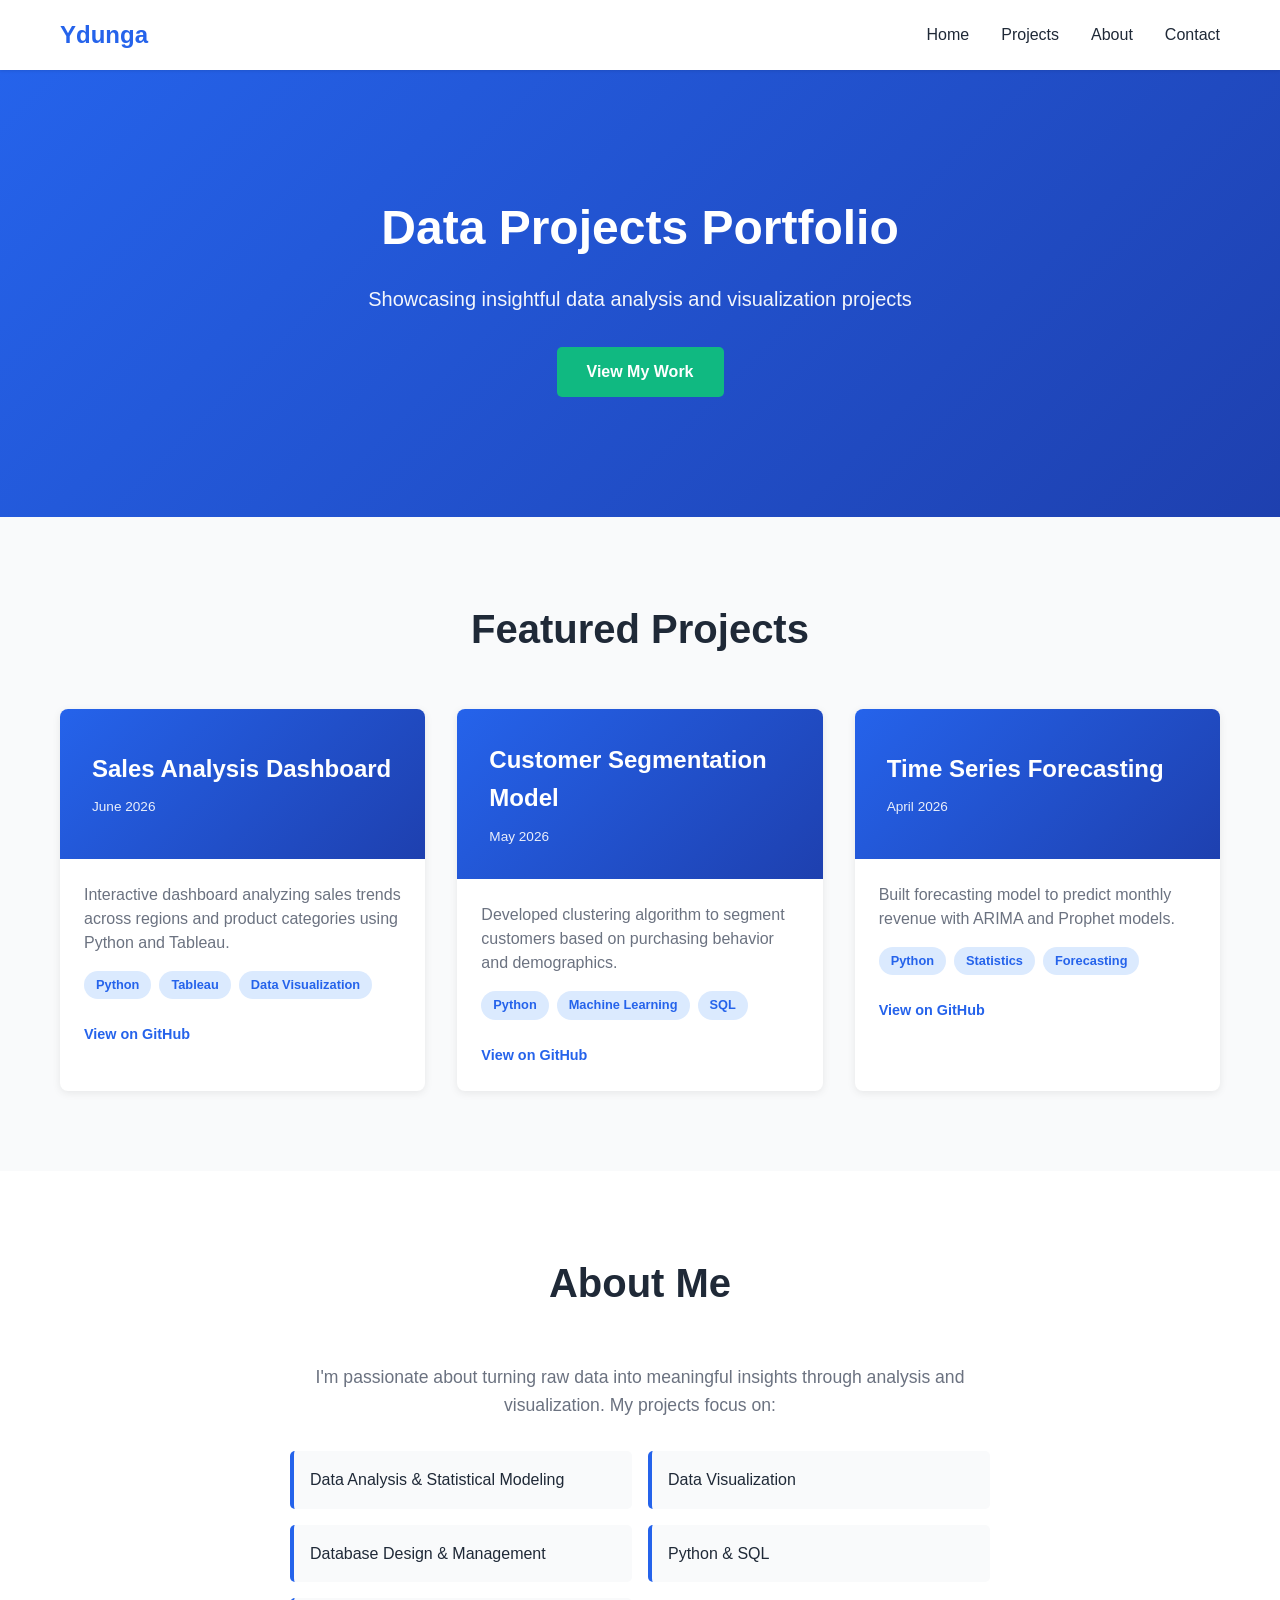
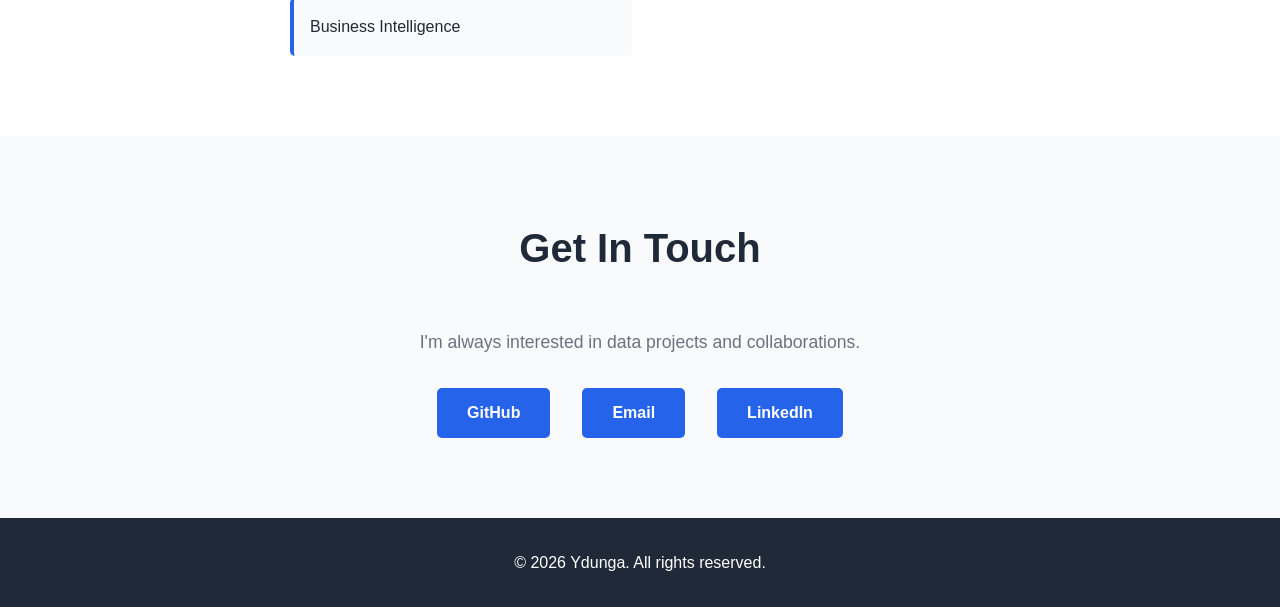
==== index.html @ 9bf991e4 "Add index.html, script.js, and README" ====
<!DOCTYPE html>
<html lang="en">
<head>
    <meta charset="UTF-8">
    <meta name="viewport" content="width=device-width, initial-scale=1.0">
    <title>Data Projects Portfolio | Ydunga</title>
    <link rel="stylesheet" href="styles.css">
</head>
<body>
    <nav class="navbar">
        <div class="container">
            <div class="logo">Ydunga</div>
            <ul class="nav-links">
                <li><a href="#home">Home</a></li>
                <li><a href="#projects">Projects</a></li>
                <li><a href="#about">About</a></li>
                <li><a href="#contact">Contact</a></li>
            </ul>
        </div>
    </nav>

    <section id="home" class="hero">
        <div class="container">
            <div class="hero-content">
                <h1>Data Projects Portfolio</h1>
                <p>Showcasing insightful data analysis and visualization projects</p>
                <a href="#projects" class="cta-button">View My Work</a>
            </div>
        </div>
    </section>

    <section id="projects" class="projects">
        <div class="container">
            <h2>Featured Projects</h2>
            <div class="projects-grid" id="projects-grid">
                <!-- Projects will be loaded here by JavaScript -->
                <div class="loading">Loading projects...</div>
            </div>
        </div>
    </section>

    <section id="about" class="about">
        <div class="container">
            <h2>About Me</h2>
            <div class="about-content">
                <p>I'm passionate about turning raw data into meaningful insights through analysis and visualization. My projects focus on:</p>
                <ul class="skills-list">
                    <li>Data Analysis & Statistical Modeling</li>
                    <li>Data Visualization</li>
                    <li>Database Design & Management</li>
                    <li>Python & SQL</li>
                    <li>Business Intelligence</li>
                </ul>
            </div>
        </div>
    </section>

    <section id="contact" class="contact">
        <div class="container">
            <h2>Get In Touch</h2>
            <div class="contact-content">
                <p>I'm always interested in data projects and collaborations.</p>
                <div class="contact-links">
                    <a href="https://github.com/ydunga" target="_blank" class="contact-link">GitHub</a>
                    <a href="mailto:your-email@example.com" class="contact-link">Email</a>
                    <a href="https://linkedin.com/in/ydunga" target="_blank" class="contact-link">LinkedIn</a>
                </div>
            </div>
        </div>
    </section>

    <footer>
        <div class="container">
            <p>&copy; 2026 Ydunga. All rights reserved.</p>
        </div>
    </footer>

    <script src="script.js"></script>
</body>
</html>
---- styles.css ----
* {
    margin: 0;
    padding: 0;
    box-sizing: border-box;
}

:root {
    --primary-color: #2563eb;
    --secondary-color: #1e40af;
    --text-color: #1f2937;
    --light-text: #6b7280;
    --bg-color: #f9fafb;
    --card-bg: #ffffff;
    --border-color: #e5e7eb;
    --accent-color: #10b981;
}

body {
    font-family: -apple-system, BlinkMacSystemFont, 'Segoe UI', Roboto, Oxygen, Ubuntu, Cantarell, sans-serif;
    line-height: 1.6;
    color: var(--text-color);
    background-color: var(--bg-color);
}

.container {
    max-width: 1200px;
    margin: 0 auto;
    padding: 0 20px;
}

/* Navbar */
.navbar {
    background-color: var(--card-bg);
    box-shadow: 0 1px 3px rgba(0, 0, 0, 0.1);
    position: sticky;
    top: 0;
    z-index: 100;
}

.navbar .container {
    display: flex;
    justify-content: space-between;
    align-items: center;
    padding: 1rem 20px;
}

.logo {
    font-size: 1.5rem;
    font-weight: 700;
    color: var(--primary-color);
}

.nav-links {
    display: flex;
    list-style: none;
    gap: 2rem;
}

.nav-links a {
    text-decoration: none;
    color: var(--text-color);
    transition: color 0.3s ease;
}

.nav-links a:hover {
    color: var(--primary-color);
}

/* Hero Section */
.hero {
    background: linear-gradient(135deg, var(--primary-color), var(--secondary-color));
    color: white;
    padding: 120px 20px;
    text-align: center;
}

.hero-content h1 {
    font-size: 3rem;
    margin-bottom: 1rem;
    font-weight: 800;
}

.hero-content p {
    font-size: 1.25rem;
    margin-bottom: 2rem;
    opacity: 0.95;
}

.cta-button {
    display: inline-block;
    background-color: var(--accent-color);
    color: white;
    padding: 12px 30px;
    border-radius: 5px;
    text-decoration: none;
    font-weight: 600;
    transition: background-color 0.3s ease, transform 0.2s ease;
}

.cta-button:hover {
    background-color: #059669;
    transform: translateY(-2px);
}

/* Projects Section */
.projects {
    padding: 80px 20px;
    background-color: var(--bg-color);
}

.projects h2,
.about h2,
.contact h2 {
    font-size: 2.5rem;
    margin-bottom: 3rem;
    text-align: center;
    color: var(--text-color);
}

.projects-grid {
    display: grid;
    grid-template-columns: repeat(auto-fill, minmax(320px, 1fr));
    gap: 2rem;
}

.project-card {
    background: var(--card-bg);
    border-radius: 8px;
    overflow: hidden;
    box-shadow: 0 2px 8px rgba(0, 0, 0, 0.08);
    transition: transform 0.3s ease, box-shadow 0.3s ease;
}

.project-card:hover {
    transform: translateY(-5px);
    box-shadow: 0 8px 16px rgba(0, 0, 0, 0.15);
}

.project-header {
    background: linear-gradient(135deg, var(--primary-color), var(--secondary-color));
    color: white;
    padding: 2rem;
    min-height: 150px;
    display: flex;
    flex-direction: column;
    justify-content: center;
}

.project-title {
    font-size: 1.5rem;
    margin-bottom: 0.5rem;
    font-weight: 700;
}

.project-date {
    font-size: 0.85rem;
    opacity: 0.9;
}

.project-content {
    padding: 1.5rem;
}

.project-description {
    color: var(--light-text);
    margin-bottom: 1rem;
    line-height: 1.5;
}

.project-tags {
    display: flex;
    flex-wrap: wrap;
    gap: 0.5rem;
    margin-bottom: 1.5rem;
}

.tag {
    background-color: #dbeafe;
    color: var(--primary-color);
    padding: 0.25rem 0.75rem;
    border-radius: 20px;
    font-size: 0.8rem;
    font-weight: 600;
}

.project-links {
    display: flex;
    gap: 1rem;
}

.project-link {
    display: inline-block;
    color: var(--primary-color);
    text-decoration: none;
    font-weight: 600;
    font-size: 0.9rem;
    transition: color 0.3s ease;
}

.project-link:hover {
    color: var(--secondary-color);
}

.loading {
    text-align: center;
    color: var(--light-text);
    padding: 2rem;
}

/* About Section */
.about {
    padding: 80px 20px;
    background-color: var(--card-bg);
}

.about-content {
    max-width: 700px;
    margin: 0 auto;
    text-align: center;
}

.about-content p {
    font-size: 1.1rem;
    margin-bottom: 2rem;
    color: var(--light-text);
}

.skills-list {
    display: grid;
    grid-template-columns: repeat(auto-fit, minmax(250px, 1fr));
    gap: 1rem;
    list-style: none;
    text-align: left;
}

.skills-list li {
    padding: 1rem;
    background-color: var(--bg-color);
    border-radius: 5px;
    border-left: 4px solid var(--primary-color);
    font-weight: 500;
}

/* Contact Section */
.contact {
    padding: 80px 20px;
    background-color: var(--bg-color);
    text-align: center;
}

.contact-content {
    max-width: 600px;
    margin: 0 auto;
}

.contact-content p {
    font-size: 1.1rem;
    color: var(--light-text);
    margin-bottom: 2rem;
}

.contact-links {
    display: flex;
    justify-content: center;
    gap: 2rem;
    flex-wrap: wrap;
}

.contact-link {
    display: inline-block;
    padding: 12px 30px;
    background-color: var(--primary-color);
    color: white;
    text-decoration: none;
    border-radius: 5px;
    font-weight: 600;
    transition: background-color 0.3s ease, transform 0.2s ease;
}

.contact-link:hover {
    background-color: var(--secondary-color);
    transform: translateY(-2px);
}

/* Footer */
footer {
    background-color: var(--text-color);
    color: white;
    text-align: center;
    padding: 2rem;
}

/* Responsive Design */
@media (max-width: 768px) {
    .hero-content h1 {
        font-size: 2rem;
    }

    .hero-content p {
        font-size: 1rem;
    }

    .nav-links {
        gap: 1rem;
    }

    .projects-grid {
        grid-template-columns: 1fr;
    }

    .nav-links {
        flex-direction: column;
        gap: 0.5rem;
    }

    .projects h2,
    .about h2,
    .contact h2 {
        font-size: 2rem;
    }
}
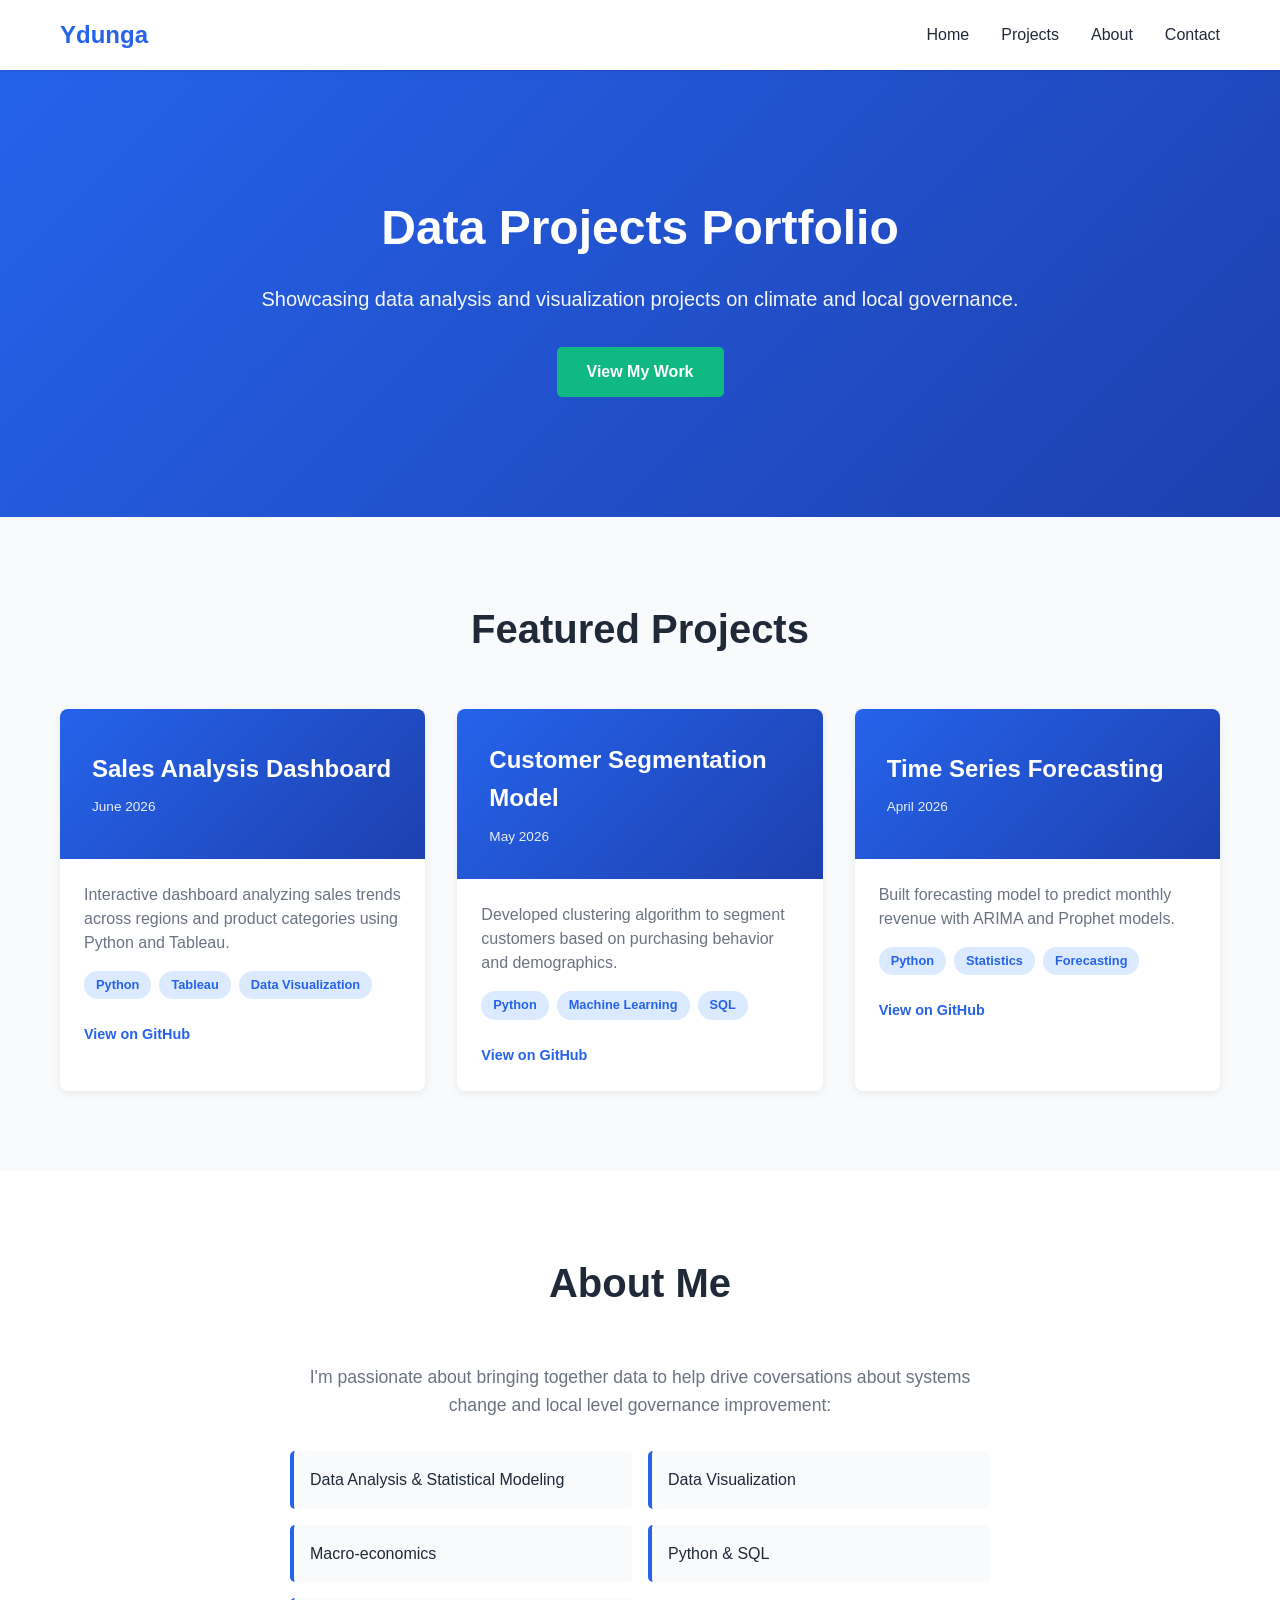
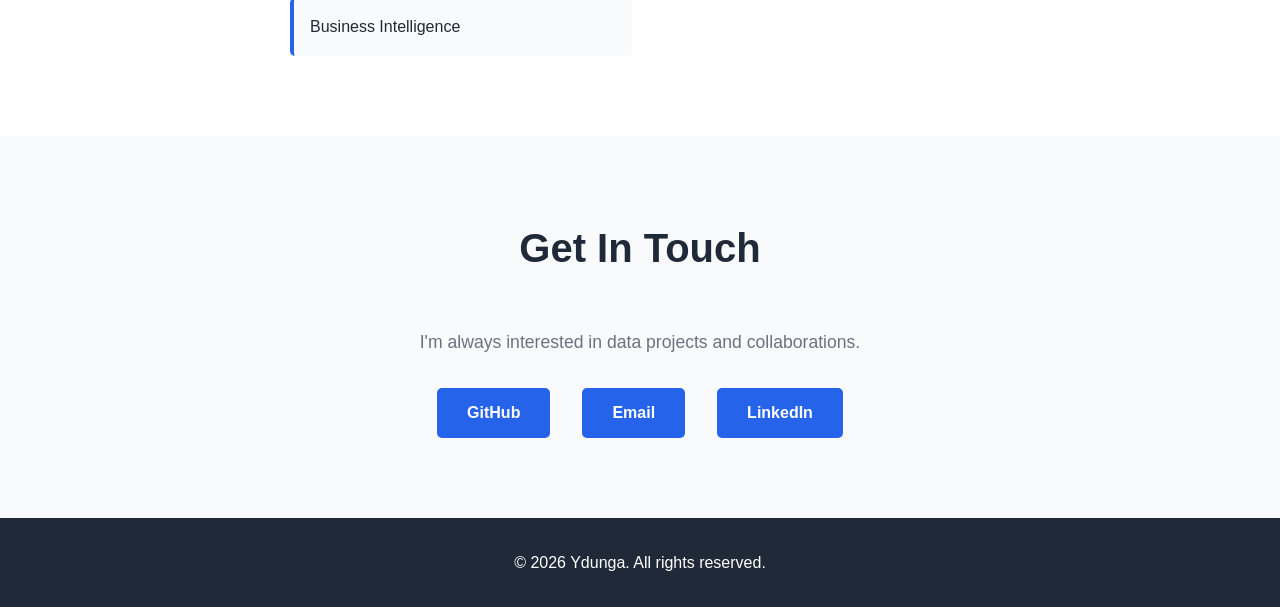
==== commit 267b696c: "Revise portfolio descriptions for clarity Updated project descriptions to focus on climate and local" ====
--- a/index.html
+++ b/index.html
@@ -23,7 +23,7 @@
         <div class="container">
             <div class="hero-content">
                 <h1>Data Projects Portfolio</h1>
-                <p>Showcasing insightful data analysis and visualization projects</p>
+                <p>Showcasing data analysis and visualization projects on climate and local governance. </p>
                 <a href="#projects" class="cta-button">View My Work</a>
             </div>
         </div>
@@ -43,11 +43,11 @@
         <div class="container">
             <h2>About Me</h2>
             <div class="about-content">
-                <p>I'm passionate about turning raw data into meaningful insights through analysis and visualization. My projects focus on:</p>
+                <p>I'm passionate about bringing together data to help drive coversations about systems change and local level governance improvement:</p>
                 <ul class="skills-list">
                     <li>Data Analysis & Statistical Modeling</li>
                     <li>Data Visualization</li>
-                    <li>Database Design & Management</li>
+                    <li>Macro-economics</li>
                     <li>Python & SQL</li>
                     <li>Business Intelligence</li>
                 </ul>
@@ -77,4 +77,4 @@
 
     <script src="script.js"></script>
 </body>
-</html>+</html>
